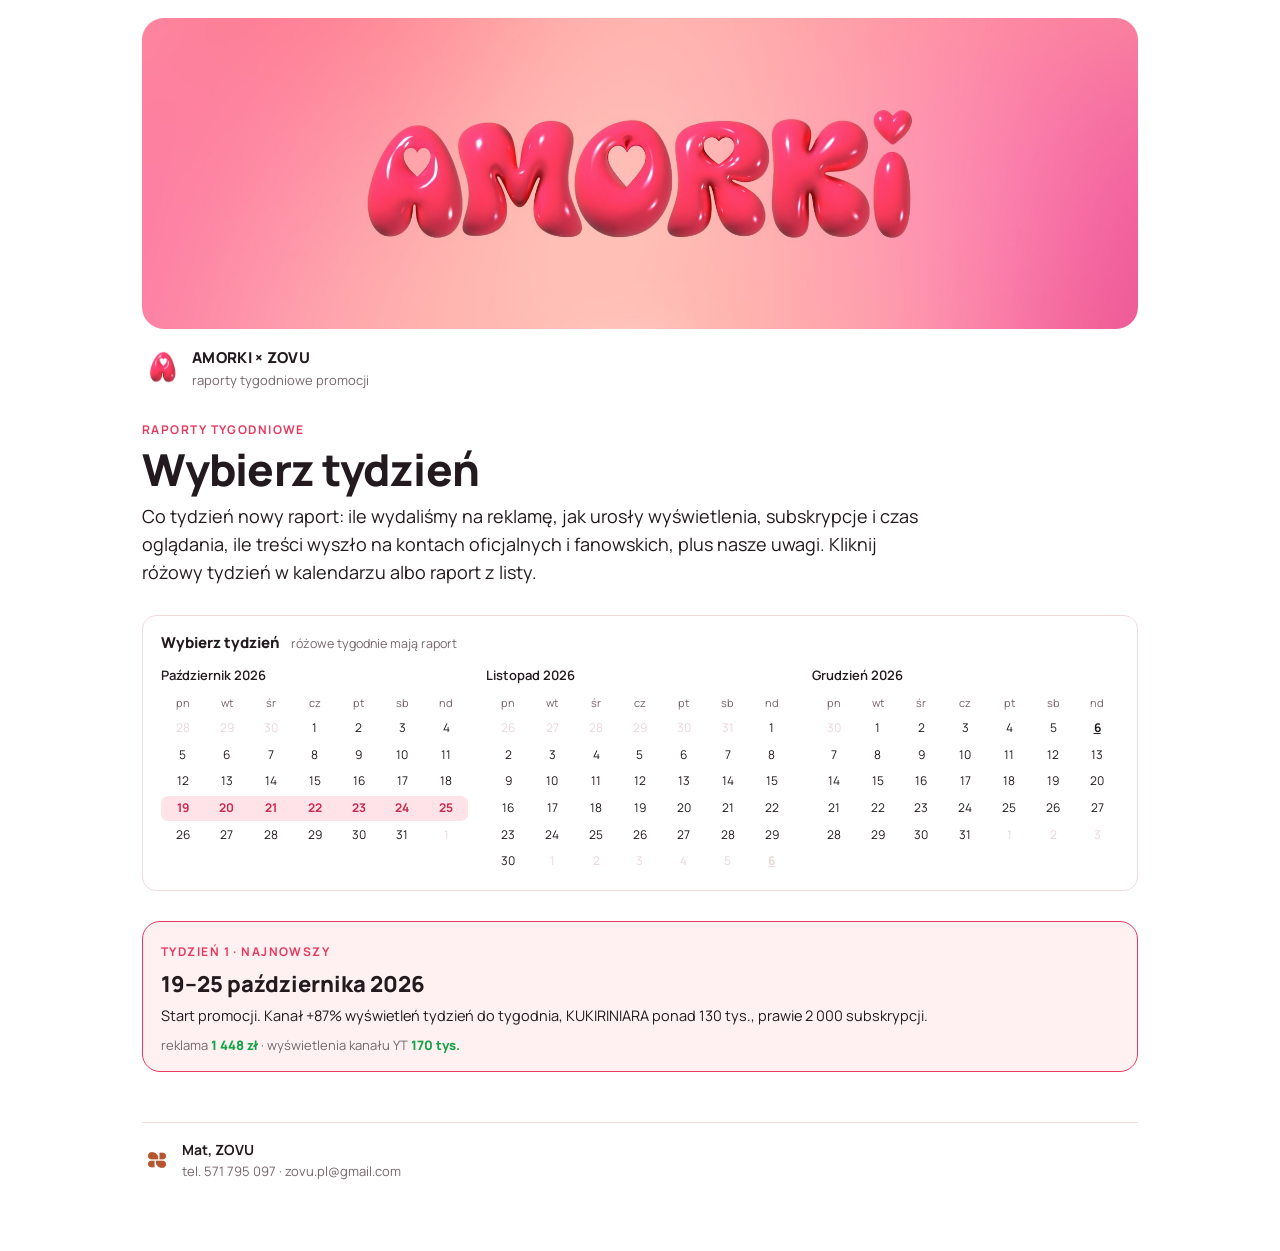
==== index.html @ a3959eec "Adresy raportów bez .html Co-Authored-By: Claude Opus 5.5 (1M context) <noreply@anthropic.com>" ====
<!doctype html><html lang="pl" data-theme="light"><head><meta charset="utf-8">
<meta name="viewport" content="width=device-width,initial-scale=1">
<meta name="robots" content="noindex,nofollow">
<meta http-equiv="Cache-Control" content="no-cache, no-store, must-revalidate">
<title>Amorki raporty</title>
<link rel="icon" type="image/png" sizes="96x96" href="favicon.png">
<link rel="apple-touch-icon" sizes="180x180" href="apple-touch-icon.png">
<meta name="theme-color" content="#e8395f">
<link rel="preconnect" href="https://fonts.googleapis.com">
<link rel="preconnect" href="https://fonts.gstatic.com" crossorigin>
<link rel="stylesheet" href="https://fonts.googleapis.com/css2?family=Manrope:wght@400;500;600;700;800&display=swap">
<link rel="stylesheet" href="styl.css?v=2">
</head><body>
<div class="gora-strony">
  <img class="baner" src="img/baner.jpg" alt="Amorki">
  <div class="belka">
    <img src="img/logo.png" alt="">
    <div><span class="marka">AMORKI × ZOVU</span><span class="belkaPod">raporty tygodniowe promocji</span></div>
  </div>
</div>
<main>
<span class="etyk">Raporty tygodniowe</span>
<h1>Wybierz tydzień</h1>
<p class="lead">Co tydzień nowy raport: ile wydaliśmy na reklamę, jak urosły wyświetlenia, subskrypcje i czas oglądania, ile treści wyszło na kontach oficjalnych i fanowskich, plus nasze uwagi. Kliknij różowy tydzień w kalendarzu albo raport z listy.</p>
<div id="kalendarz" data-nr="0"></div>
<div id="listaRaportow"></div>
<div class="stopka"><img src="img/zovu.png" alt=""><div><b>Mat, ZOVU</b>tel. 571 795 097 · zovu.pl@gmail.com</div></div>
</main>
<script src="kalendarz.js?v=3"></script>
</body></html>
---- styl.css ----
:root{--tlo:#ffffff;--karta:#ffffff;--rozTlo:#fff1f1;--tekst:#221a1e;--cichy:#76666c;--roz:#e8395f;--rozC:#c92a4f;--jasny:#ffe3e9;--ramka:#f1dcdc;--szary:#e9d6d9;--zielony:#16a34a;--zielTlo:#e7f7ec;--zielTekst:#11733a;--zolty:#fff6e5;--zoltyR:#f3c969;--brazowy:#b26b00}
@media (prefers-color-scheme:dark){:root:not([data-theme="light"]){--tlo:#17110f;--karta:#221a1d;--rozTlo:#2d1a20;--tekst:#f6e9ec;--cichy:#b89ca3;--jasny:#3a2129;--ramka:#3b2a30;--szary:#4a3a3f;--zielony:#3ddc84;--zielTlo:#15301f;--zielTekst:#6ee7a0;--zolty:#2e2618;--zoltyR:#6b5420;--brazowy:#f0c36b}}
:root[data-theme="dark"]{--tlo:#17110f;--karta:#221a1d;--rozTlo:#2d1a20;--tekst:#f6e9ec;--cichy:#b89ca3;--jasny:#3a2129;--ramka:#3b2a30;--szary:#4a3a3f;--zielony:#3ddc84;--zielTlo:#15301f;--zielTekst:#6ee7a0;--zolty:#2e2618;--zoltyR:#6b5420;--brazowy:#f0c36b}
*{box-sizing:border-box}
body{margin:0;background:var(--tlo);color:var(--tekst);font:16px/1.55 'Manrope',-apple-system,'Segoe UI',Roboto,sans-serif}
img{max-width:100%}
.gora-strony{max-width:1040px;margin:0 auto;padding:18px 22px 0}
.baner{display:block;width:100%;height:auto;aspect-ratio:16/5;object-fit:cover;border-radius:22px;background:#ffc9c2}
.belka{display:flex;align-items:center;gap:12px;padding:16px 4px 0;flex-wrap:wrap}
.belka img{width:34px;height:34px;border-radius:50%}
.marka{font-weight:800;font-size:15px;letter-spacing:.02em}
.belkaPod{font-size:13px;color:var(--cichy);display:block}
.wroc{margin-left:auto;color:var(--roz);font-size:14px;font-weight:700;text-decoration:none;border:1.5px solid var(--ramka);border-radius:20px;padding:7px 15px;white-space:nowrap}
.wroc:hover{border-color:var(--roz)}
main{max-width:1040px;margin:0 auto;padding:26px 22px 70px}
.etyk{font-size:12px;font-weight:700;letter-spacing:.12em;text-transform:uppercase;color:var(--roz)}
h1{font-size:clamp(30px,5vw,44px);font-weight:800;margin:4px 0 10px;letter-spacing:-.02em;line-height:1.1}
.lead{font-size:18px;max-width:780px;margin:0 0 28px;color:var(--tekst)}
h2{font-size:clamp(22px,3.4vw,28px);font-weight:800;margin:56px 0 6px;letter-spacing:-.01em}
h3{font-weight:800}
.pod{color:var(--cichy);margin:0 0 18px;font-size:15px}
.karta{background:var(--karta);border:1.5px solid var(--ramka);border-radius:18px;padding:22px}
.karta.roz{background:var(--rozTlo);border-color:var(--roz)}
.kafle{display:grid;grid-template-columns:repeat(4,1fr);gap:12px}
.kafel{background:var(--karta);border:1.5px solid var(--ramka);border-radius:18px;padding:18px}
.kafel .liczba{font-size:34px;font-weight:800;color:var(--roz);line-height:1.05;letter-spacing:-.02em}
.kafel .co{font-size:14px;font-weight:600;margin-top:6px}
.kafel .male{font-size:13px;color:var(--cichy);margin-top:6px}
.kafel.mocny{background:var(--roz);border-color:var(--roz);color:#fff}
.kafel.mocny .liczba{color:#fff}.kafel.mocny .male{color:rgba(255,255,255,.88)}
.wzrost{display:inline-block;background:var(--zielTlo);color:var(--zielTekst);font-weight:800;font-size:13px;border-radius:20px;padding:2px 9px;white-space:nowrap}
.kafel.mocny .wzrost{background:#fff;color:#11733a}
.gora{color:var(--zielony);font-weight:800}
.wykres{width:100%;overflow-x:auto}
.wykres svg{display:block;width:100%;min-width:520px;height:auto}
.wykres .sat{stroke:var(--ramka);stroke-width:1}
.wykres .os{fill:var(--cichy);font:600 12px Manrope,sans-serif}
.wykres .wl{fill:var(--tekst);font:800 12px Manrope,sans-serif}
.wykres .wlz{fill:var(--zielony);font:800 13px Manrope,sans-serif}
.wykres .sP{fill:var(--szary)}.wykres .sR{fill:var(--roz)}.wykres .sZ{fill:var(--zielony)}
.wykres .linia{fill:none;stroke:var(--roz);stroke-width:3.5;stroke-linejoin:round;stroke-linecap:round}
.wykres .pole{fill:var(--roz);opacity:.12}
.wykres .kropka{fill:var(--karta);stroke:var(--roz);stroke-width:3}
.legenda{display:flex;gap:18px;font-size:13px;color:var(--cichy);margin-top:12px;flex-wrap:wrap}
.legenda span::before{content:"";display:inline-block;width:12px;height:12px;border-radius:3px;margin-right:6px;vertical-align:-1px}
.legenda .lP::before{background:var(--szary)}.legenda .lR::before{background:var(--roz)}.legenda .lZ::before{background:var(--zielony)}
.porown{display:grid;gap:18px}
.porown .wiersz{display:grid;grid-template-columns:150px 1fr;gap:14px;align-items:center}
.porown .nazwa{font-weight:700;font-size:14.5px}
.pasy{display:grid;gap:6px}
.pas{display:flex;align-items:center;gap:10px;font-size:13px;color:var(--cichy)}
.pas i{display:block;height:22px;border-radius:7px;background:var(--szary);min-width:6px}
.pas.teraz i{background:var(--roz)}
.pas b{color:var(--tekst);font-weight:800;white-space:nowrap}
.tabW{overflow-x:auto;background:var(--karta);border:1.5px solid var(--ramka);border-radius:18px;padding:6px 10px}
.tab{width:100%;border-collapse:collapse;font-size:14.5px}
.tab th{text-align:left;font-weight:700;color:var(--cichy);font-size:12.5px;padding:10px;border-bottom:1.5px solid var(--ramka);vertical-align:bottom}
.tab th.l{text-align:right}
.tab td{padding:11px 10px;border-bottom:1px solid var(--ramka);vertical-align:middle}
.tab td.l{text-align:right;white-space:nowrap;font-variant-numeric:tabular-nums}
.tab tr:last-child td{border-bottom:0}
.tab tr.suma td{font-weight:800}
.tab small{color:var(--cichy)}
.znaczek{display:inline-block;font-size:11.5px;font-weight:700;padding:2px 9px;border-radius:10px;background:var(--jasny);color:var(--rozC);margin-left:6px;white-space:nowrap}
.hit{display:grid;grid-template-columns:1.15fr 1fr;gap:22px;align-items:center}
.hit img{width:100%;border-radius:14px;display:block}
.hit .duza{font-size:clamp(40px,7vw,64px);font-weight:800;color:var(--roz);line-height:1;letter-spacing:-.03em}
.hit p{margin:10px 0 0}
.uwaga{background:var(--zolty);border:1.5px solid var(--zoltyR);border-radius:18px;padding:18px 22px;font-size:15px}
.uwaga b{color:var(--brazowy)}
.uwaga h3{margin:0 0 8px;font-size:18px;color:var(--brazowy)}
.os-czasu{list-style:none;margin:12px 0 0;padding:0;display:grid;gap:8px}
.os-czasu li{display:grid;grid-template-columns:76px 1fr;gap:12px}
.dwie{display:grid;grid-template-columns:1fr 1fr;gap:12px}
.trzy{display:grid;grid-template-columns:repeat(3,1fr);gap:12px}
.lista{margin:6px 0 0;padding-left:20px}.lista li{margin:5px 0}
.ok{list-style:none;padding:0;margin:8px 0 0}.ok li{padding-left:28px;position:relative;margin:7px 0}
.ok li::before{content:"✓";position:absolute;left:0;top:0;width:20px;height:20px;border-radius:50%;background:var(--zielony);color:#fff;font-size:12px;font-weight:800;line-height:20px;text-align:center}
.fan h3{margin:0 0 2px;font-size:17px}.fan .liczba{font-size:30px;font-weight:800;color:var(--roz);margin-top:8px}.fan .male{font-size:13px;color:var(--cichy)}
.prop{counter-reset:p;display:grid;gap:12px}
.prop .karta{position:relative;padding-left:64px}
.prop .karta::before{counter-increment:p;content:counter(p);position:absolute;left:20px;top:20px;width:28px;height:28px;border-radius:50%;background:var(--roz);color:#fff;font:800 14px/28px Manrope,sans-serif;text-align:center}
.prop h3{margin:0 0 4px;font-size:17px}
.prop p{margin:0;font-size:15px}
.klip{display:grid;gap:8px}
.klip a{display:flex;justify-content:space-between;gap:12px;background:var(--karta);border:1.5px solid var(--ramka);border-radius:14px;padding:12px 16px;text-decoration:none;color:inherit;font-size:14.5px}
.klip a:hover{border-color:var(--roz)}
.klip a span{color:var(--zielony);font-weight:800;white-space:nowrap}
.rapK{display:block;background:var(--karta);border:1.5px solid var(--ramka);border-radius:18px;padding:16px 18px;text-decoration:none;color:inherit}
.rapK:hover{border-color:var(--roz)}.rapK b{display:block;font-weight:800;font-size:22px;margin:4px 0}
.rapK .zd{display:block;font-size:14.5px}.rapK .lb{display:block;font-size:13px;color:var(--cichy);margin-top:8px}.rapK .lb i{font-style:normal;color:var(--zielony);font-weight:800}
.rapK.nowy{border-color:var(--roz);background:var(--rozTlo)}
#listaRaportow{display:grid;gap:10px}
.stopka{margin-top:50px;padding-top:16px;border-top:1.5px solid var(--ramka);font-size:13px;color:var(--cichy);display:flex;align-items:center;gap:10px}
.stopka img{width:30px;height:30px}
.stopka b{color:var(--tekst);display:block;font-size:14px}
@media (max-width:760px){.kafle{grid-template-columns:repeat(2,1fr)}.dwie,.trzy,.hit{grid-template-columns:1fr}.porown .wiersz{grid-template-columns:1fr;gap:6px}}
@media (max-width:420px){main{padding:22px 16px 60px}.gora-strony{padding:12px 16px 0}.baner{border-radius:14px}.kafel .liczba{font-size:27px}.kafel{padding:14px}.prop .karta{padding-left:56px}.prop .karta::before{left:16px}.os-czasu li{grid-template-columns:62px 1fr}.wroc{margin-left:0}}
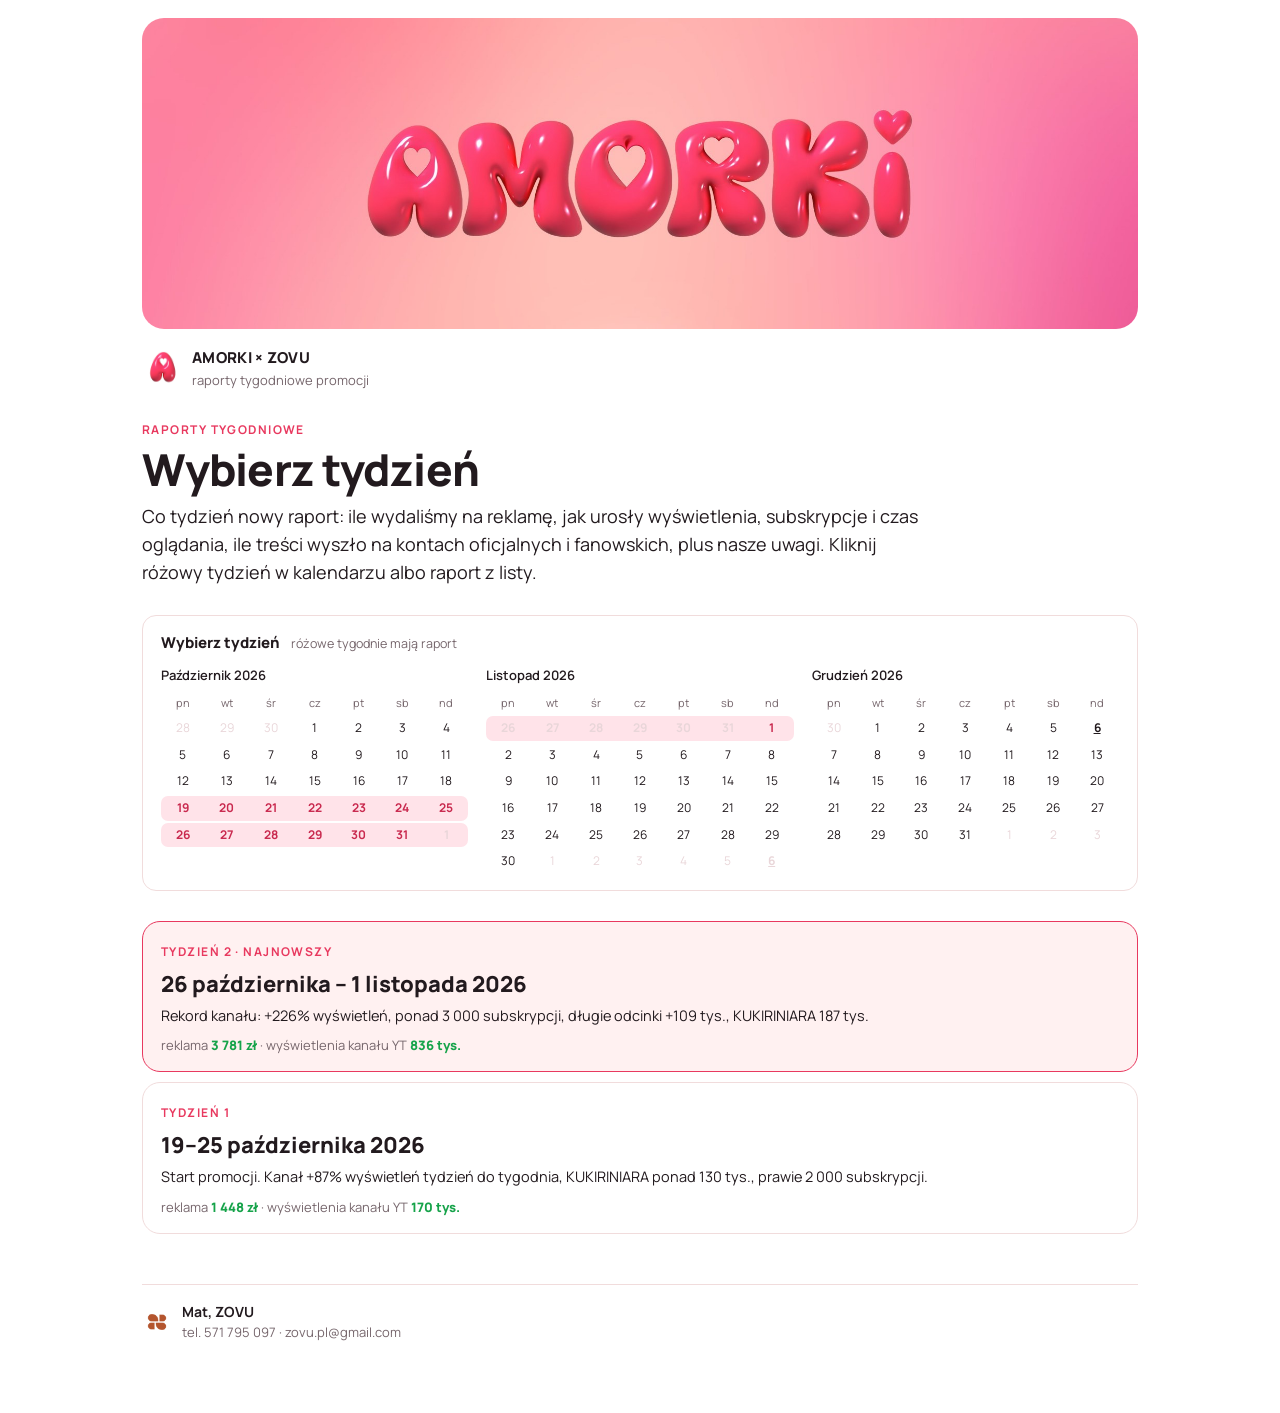
==== commit fb8f8ebb: "Tydzień 2: 26.10–01.11, średni czas oglądania, reklama i wyniki Co-Authored-By: Claude Opus 5.5 <nor" ====
--- a/index.html
+++ b/index.html
@@ -26,5 +26,5 @@
 <div id="listaRaportow"></div>
 <div class="stopka"><img src="img/zovu.png" alt=""><div><b>Mat, ZOVU</b>tel. 571 795 097 · zovu.pl@gmail.com</div></div>
 </main>
-<script src="kalendarz.js?v=3"></script>
+<script src="kalendarz.js?v=4"></script>
 </body></html>
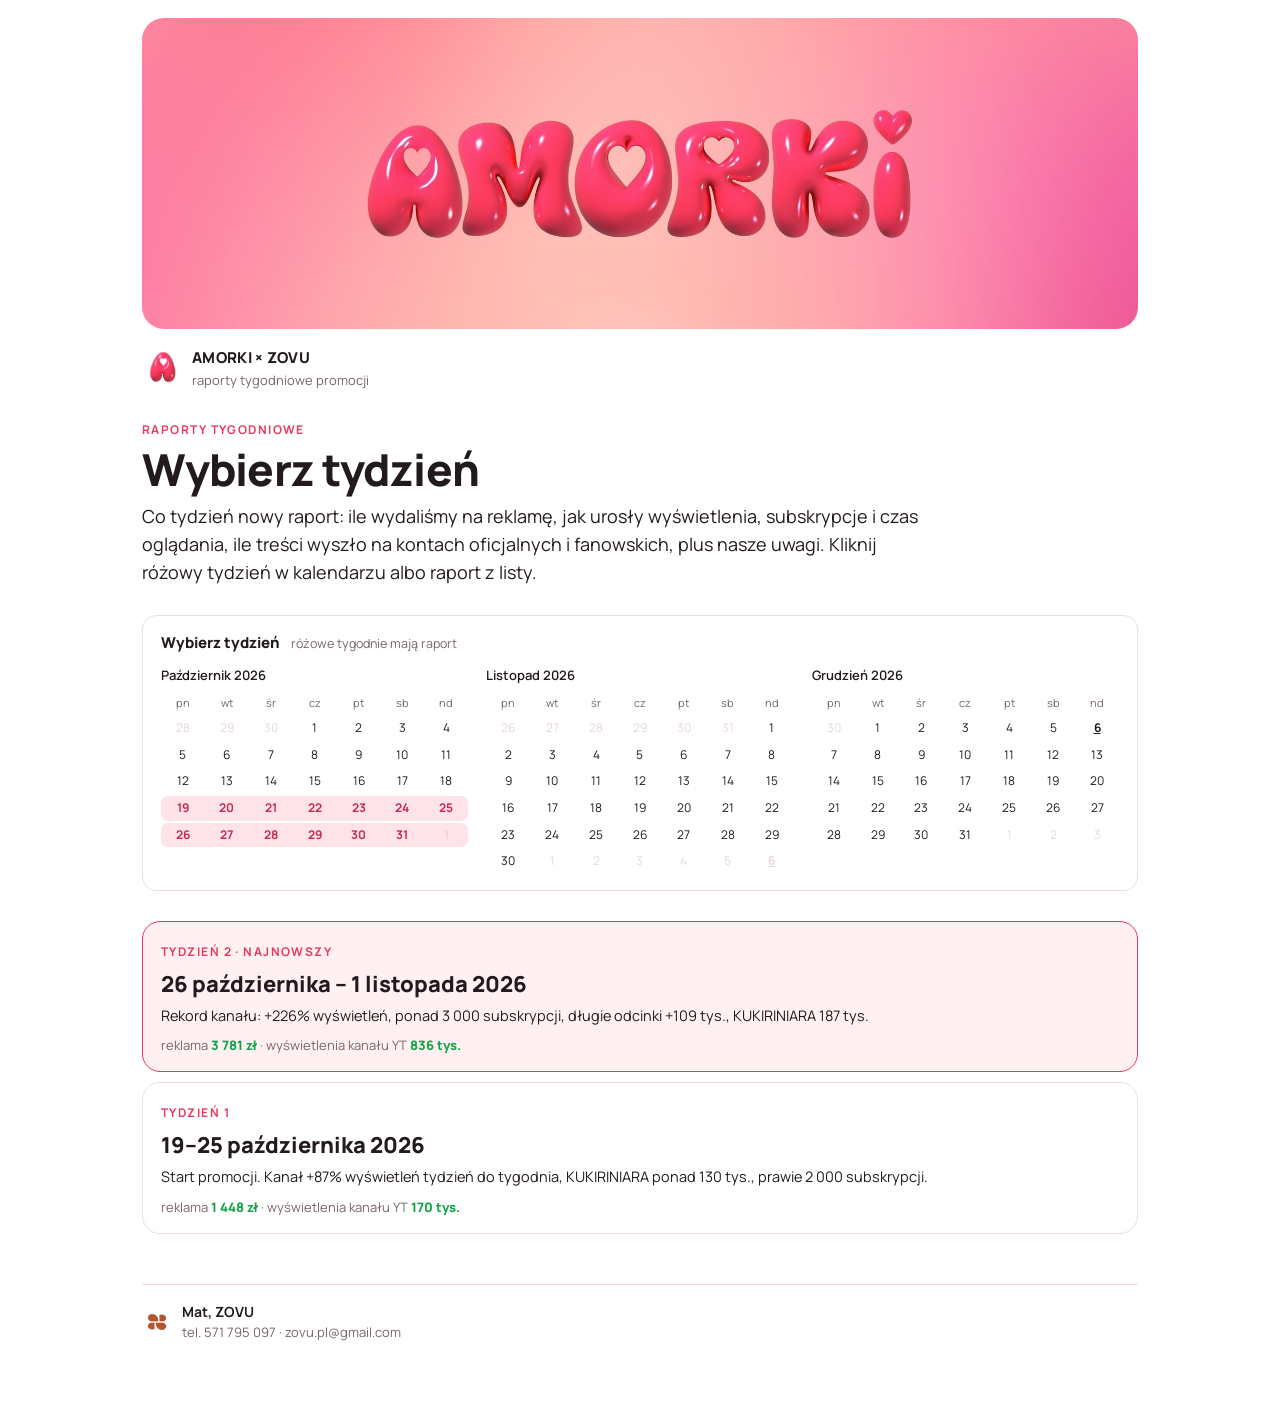
==== commit 496bd1f1: "Kalendarz: tydzień na przełomie miesięcy zaznaczony raz Co-Authored-By: Claude Opus 5.5 <noreply@ant" ====
--- a/index.html
+++ b/index.html
@@ -26,5 +26,5 @@
 <div id="listaRaportow"></div>
 <div class="stopka"><img src="img/zovu.png" alt=""><div><b>Mat, ZOVU</b>tel. 571 795 097 · zovu.pl@gmail.com</div></div>
 </main>
-<script src="kalendarz.js?v=4"></script>
+<script src="kalendarz.js?v=5"></script>
 </body></html>
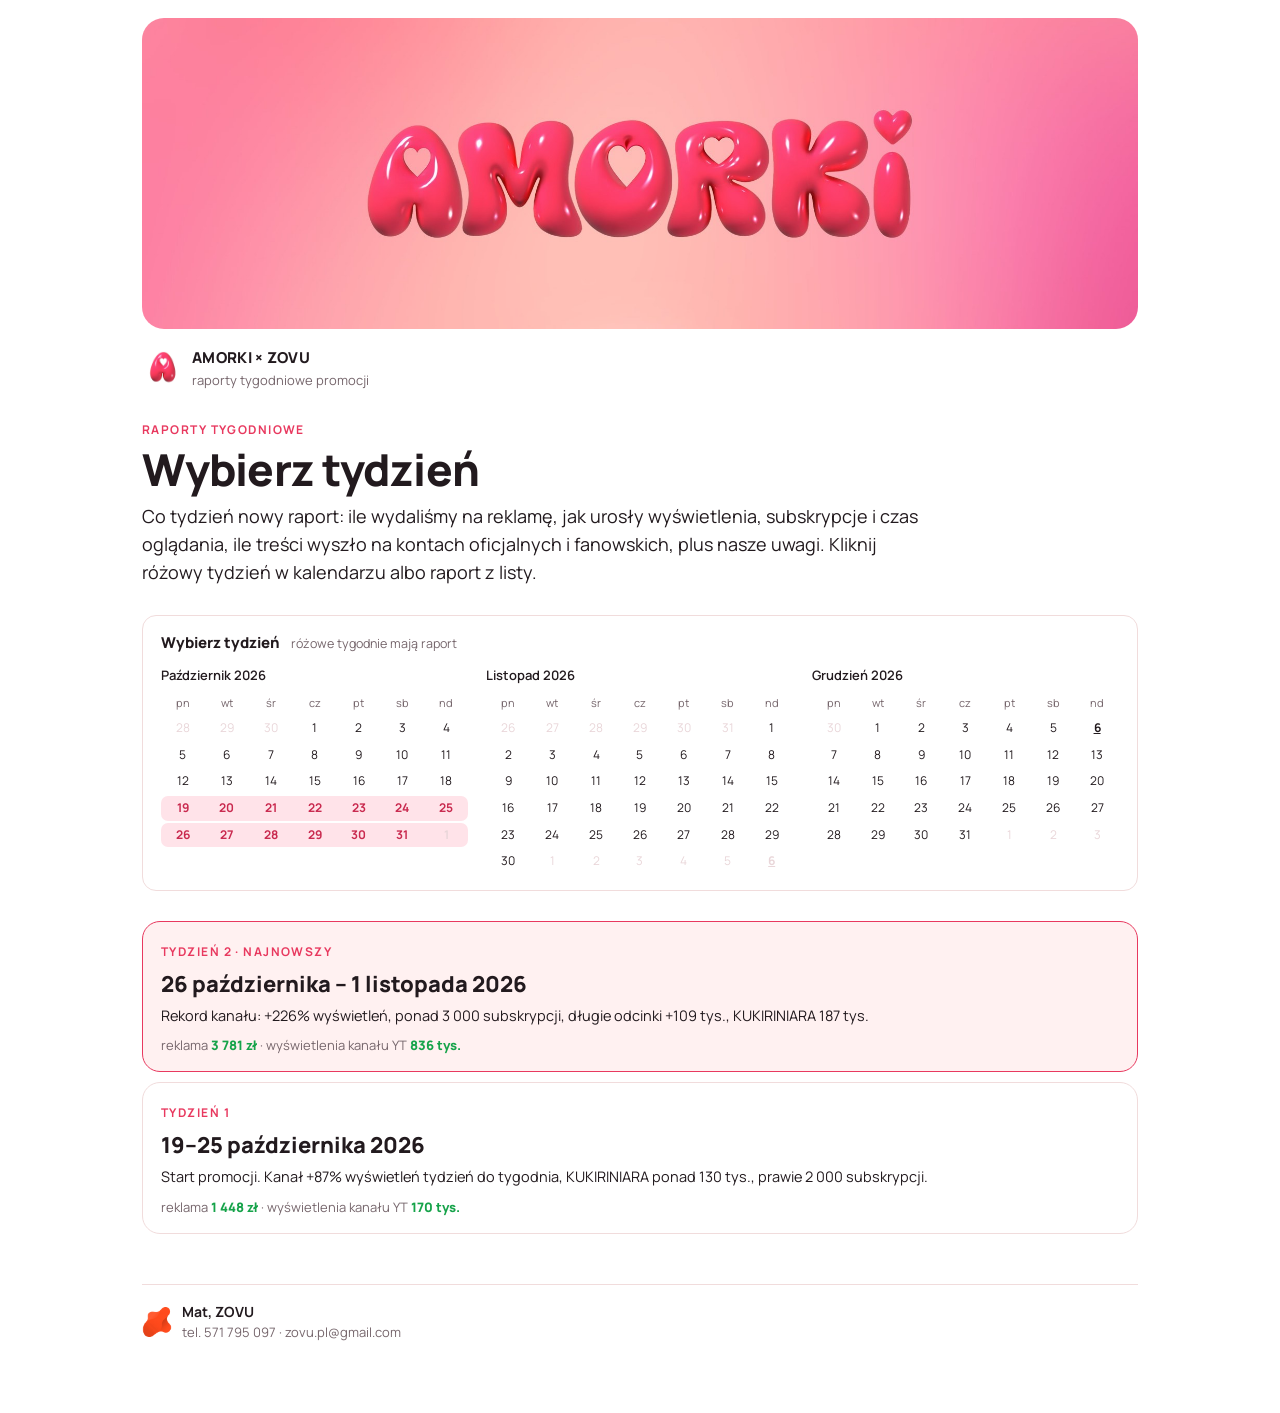
==== commit d889d59e: "Stopka: logo ZOVU 2026 Co-Authored-By: Claude Opus 5.5 <noreply@anthropic.com>" ====
--- a/index.html
+++ b/index.html
@@ -24,7 +24,7 @@
 <p class="lead">Co tydzień nowy raport: ile wydaliśmy na reklamę, jak urosły wyświetlenia, subskrypcje i czas oglądania, ile treści wyszło na kontach oficjalnych i fanowskich, plus nasze uwagi. Kliknij różowy tydzień w kalendarzu albo raport z listy.</p>
 <div id="kalendarz" data-nr="0"></div>
 <div id="listaRaportow"></div>
-<div class="stopka"><img src="img/zovu.png" alt=""><div><b>Mat, ZOVU</b>tel. 571 795 097 · zovu.pl@gmail.com</div></div>
+<div class="stopka"><img src="img/zovu.png?v=2" alt=""><div><b>Mat, ZOVU</b>tel. 571 795 097 · zovu.pl@gmail.com</div></div>
 </main>
 <script src="kalendarz.js?v=5"></script>
 </body></html>
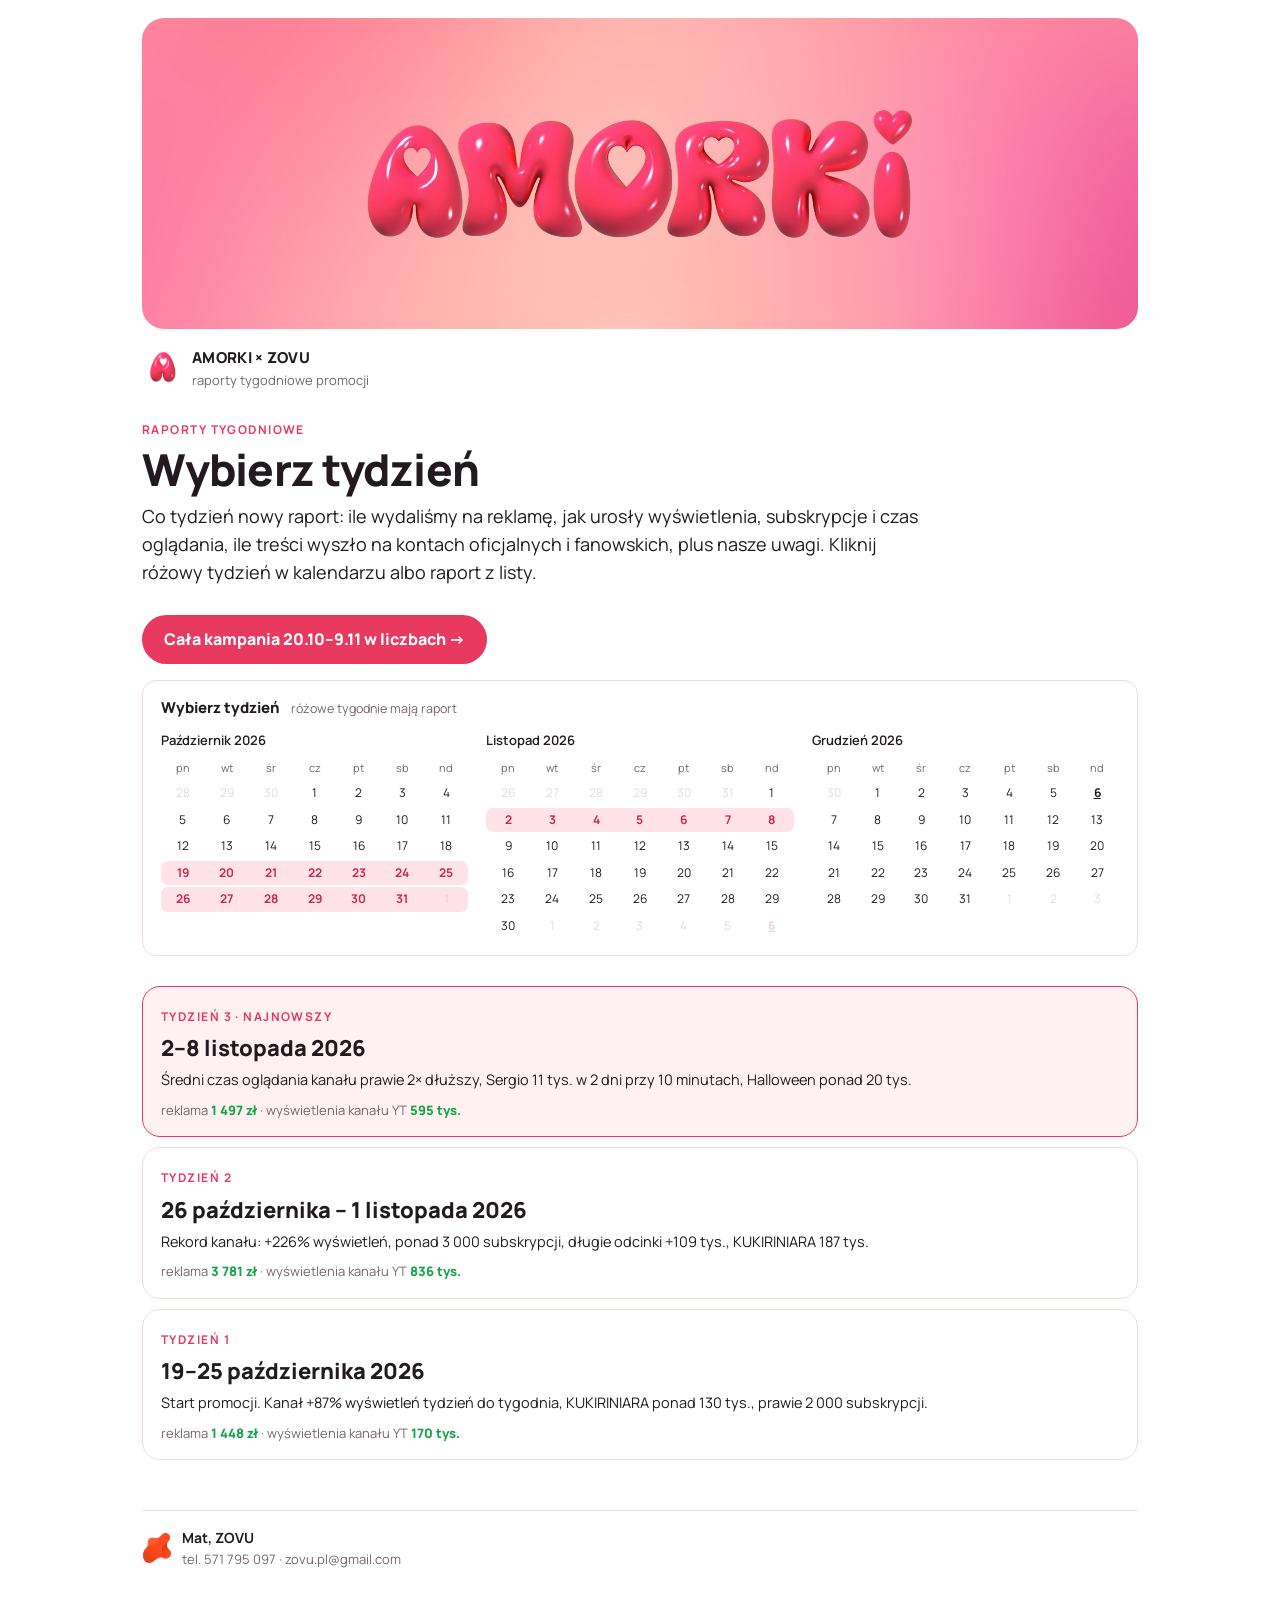
==== commit b43ffe8a: "Strona Cała kampania (kampania.html) + przycisk na stronie głównej" ====
--- a/index.html
+++ b/index.html
@@ -22,6 +22,7 @@
 <span class="etyk">Raporty tygodniowe</span>
 <h1>Wybierz tydzień</h1>
 <p class="lead">Co tydzień nowy raport: ile wydaliśmy na reklamę, jak urosły wyświetlenia, subskrypcje i czas oglądania, ile treści wyszło na kontach oficjalnych i fanowskich, plus nasze uwagi. Kliknij różowy tydzień w kalendarzu albo raport z listy.</p>
+<p><a href="kampania" style="display:inline-flex;background:var(--roz);color:#fff;font-weight:800;border-radius:999px;padding:12px 22px;text-decoration:none">Cała kampania 20.10–9.11 w liczbach &rarr;</a></p>
 <div id="kalendarz" data-nr="0"></div>
 <div id="listaRaportow"></div>
 <div class="stopka"><img src="img/zovu.png?v=2" alt=""><div><b>Mat, ZOVU</b>tel. 571 795 097 · zovu.pl@gmail.com</div></div>
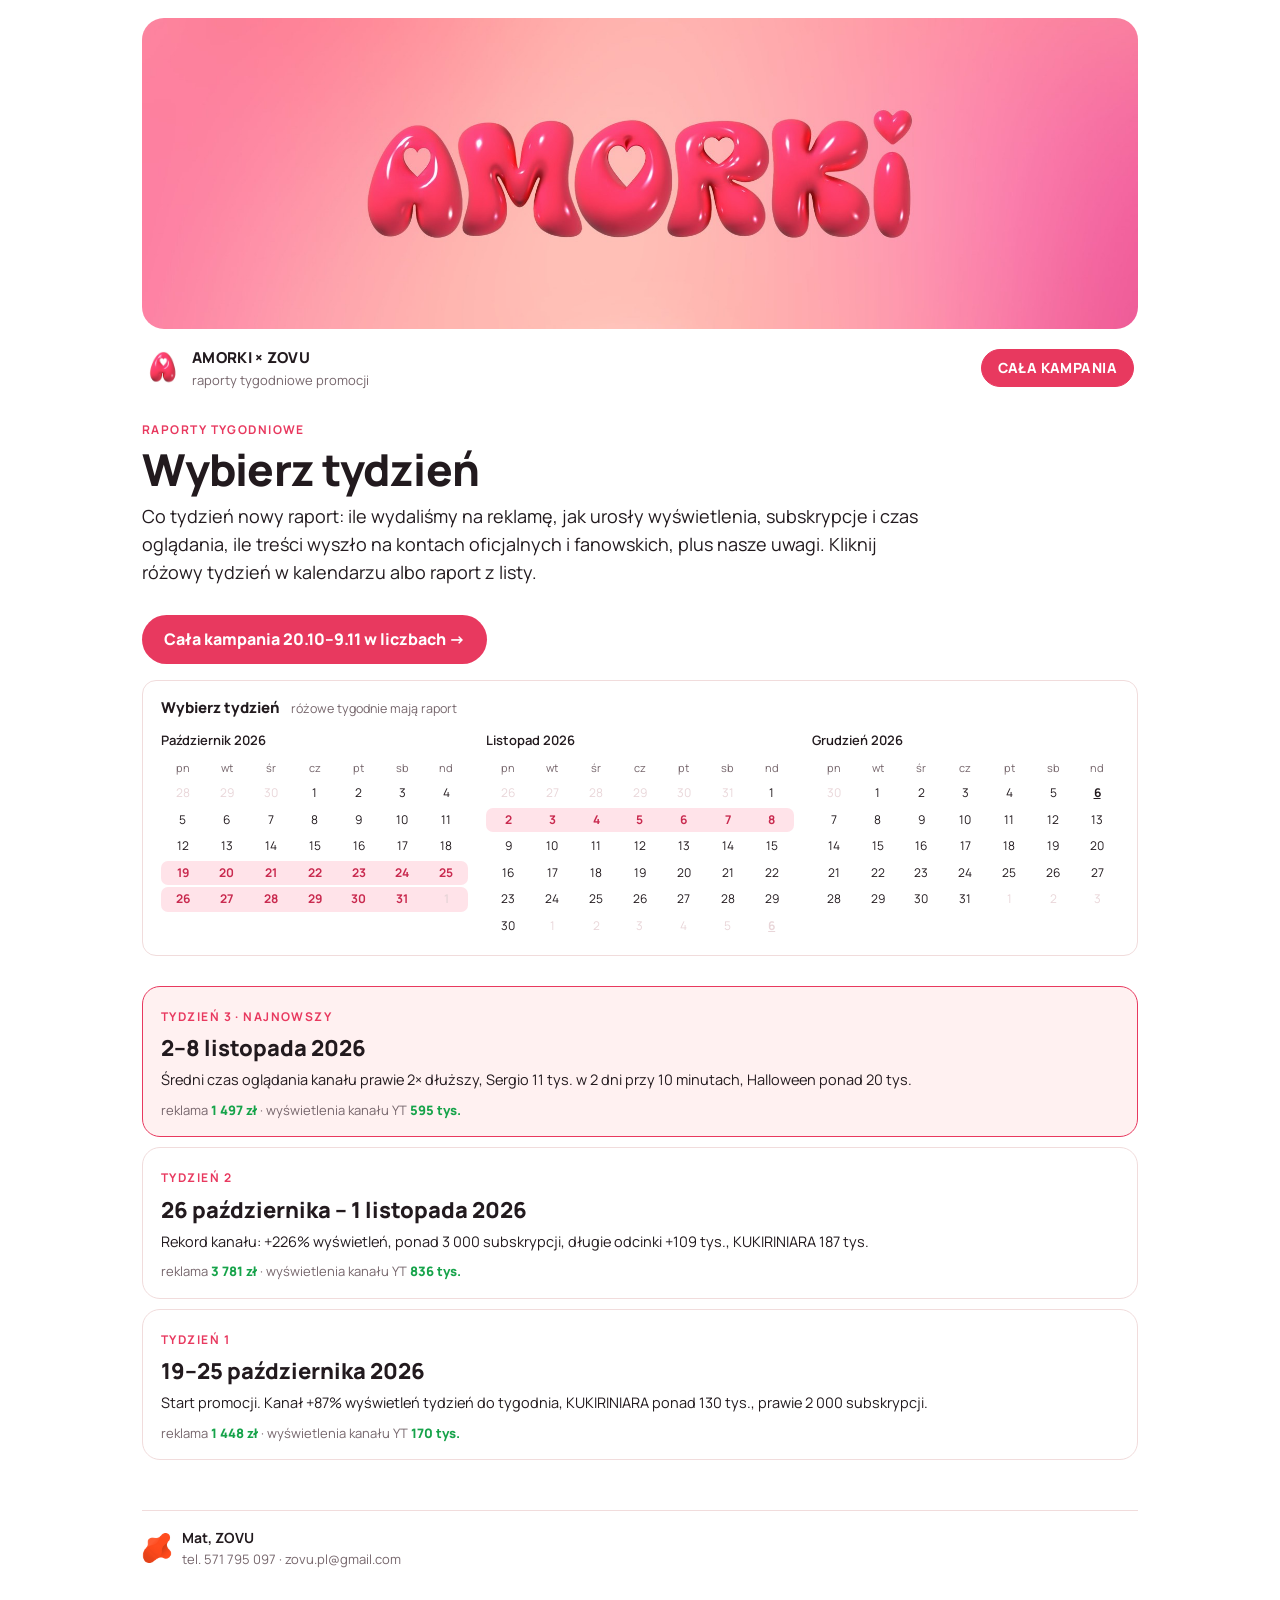
==== commit 70a2c590: "Przycisk CAŁA KAMPANIA w nagłówku każdej strony" ====
--- a/index.html
+++ b/index.html
@@ -9,13 +9,14 @@
 <link rel="preconnect" href="https://fonts.googleapis.com">
 <link rel="preconnect" href="https://fonts.gstatic.com" crossorigin>
 <link rel="stylesheet" href="https://fonts.googleapis.com/css2?family=Manrope:wght@400;500;600;700;800&display=swap">
-<link rel="stylesheet" href="styl.css?v=2">
+<link rel="stylesheet" href="styl.css?v=3">
 </head><body>
 <div class="gora-strony">
   <img class="baner" src="img/baner.jpg" alt="Amorki">
   <div class="belka">
     <img src="img/logo.png" alt="">
     <div><span class="marka">AMORKI × ZOVU</span><span class="belkaPod">raporty tygodniowe promocji</span></div>
+    <a class="kampBtn" href="kampania">CAŁA KAMPANIA</a>
   </div>
 </div>
 <main>
--- a/styl.css
+++ b/styl.css
@@ -96,3 +96,9 @@
 .stopka b{color:var(--tekst);display:block;font-size:14px}
 @media (max-width:760px){.kafle{grid-template-columns:repeat(2,1fr)}.dwie,.trzy,.hit{grid-template-columns:1fr}.porown .wiersz{grid-template-columns:1fr;gap:6px}}
 @media (max-width:420px){main{padding:22px 16px 60px}.gora-strony{padding:12px 16px 0}.baner{border-radius:14px}.kafel .liczba{font-size:27px}.kafel{padding:14px}.prop .karta{padding-left:56px}.prop .karta::before{left:16px}.os-czasu li{grid-template-columns:62px 1fr}.wroc{margin-left:0}}
+
+.kampBtn{margin-left:auto;background:var(--roz);color:#fff;font-size:14px;font-weight:800;letter-spacing:.03em;text-decoration:none;border:1.5px solid var(--roz);border-radius:20px;padding:7px 16px;white-space:nowrap}
+.kampBtn:hover{filter:brightness(1.08)}
+.kampBtn+.wroc{margin-left:0}
+.kampBtn.tu{background:transparent;color:var(--roz)}
+@media (max-width:420px){.kampBtn{margin-left:0}}
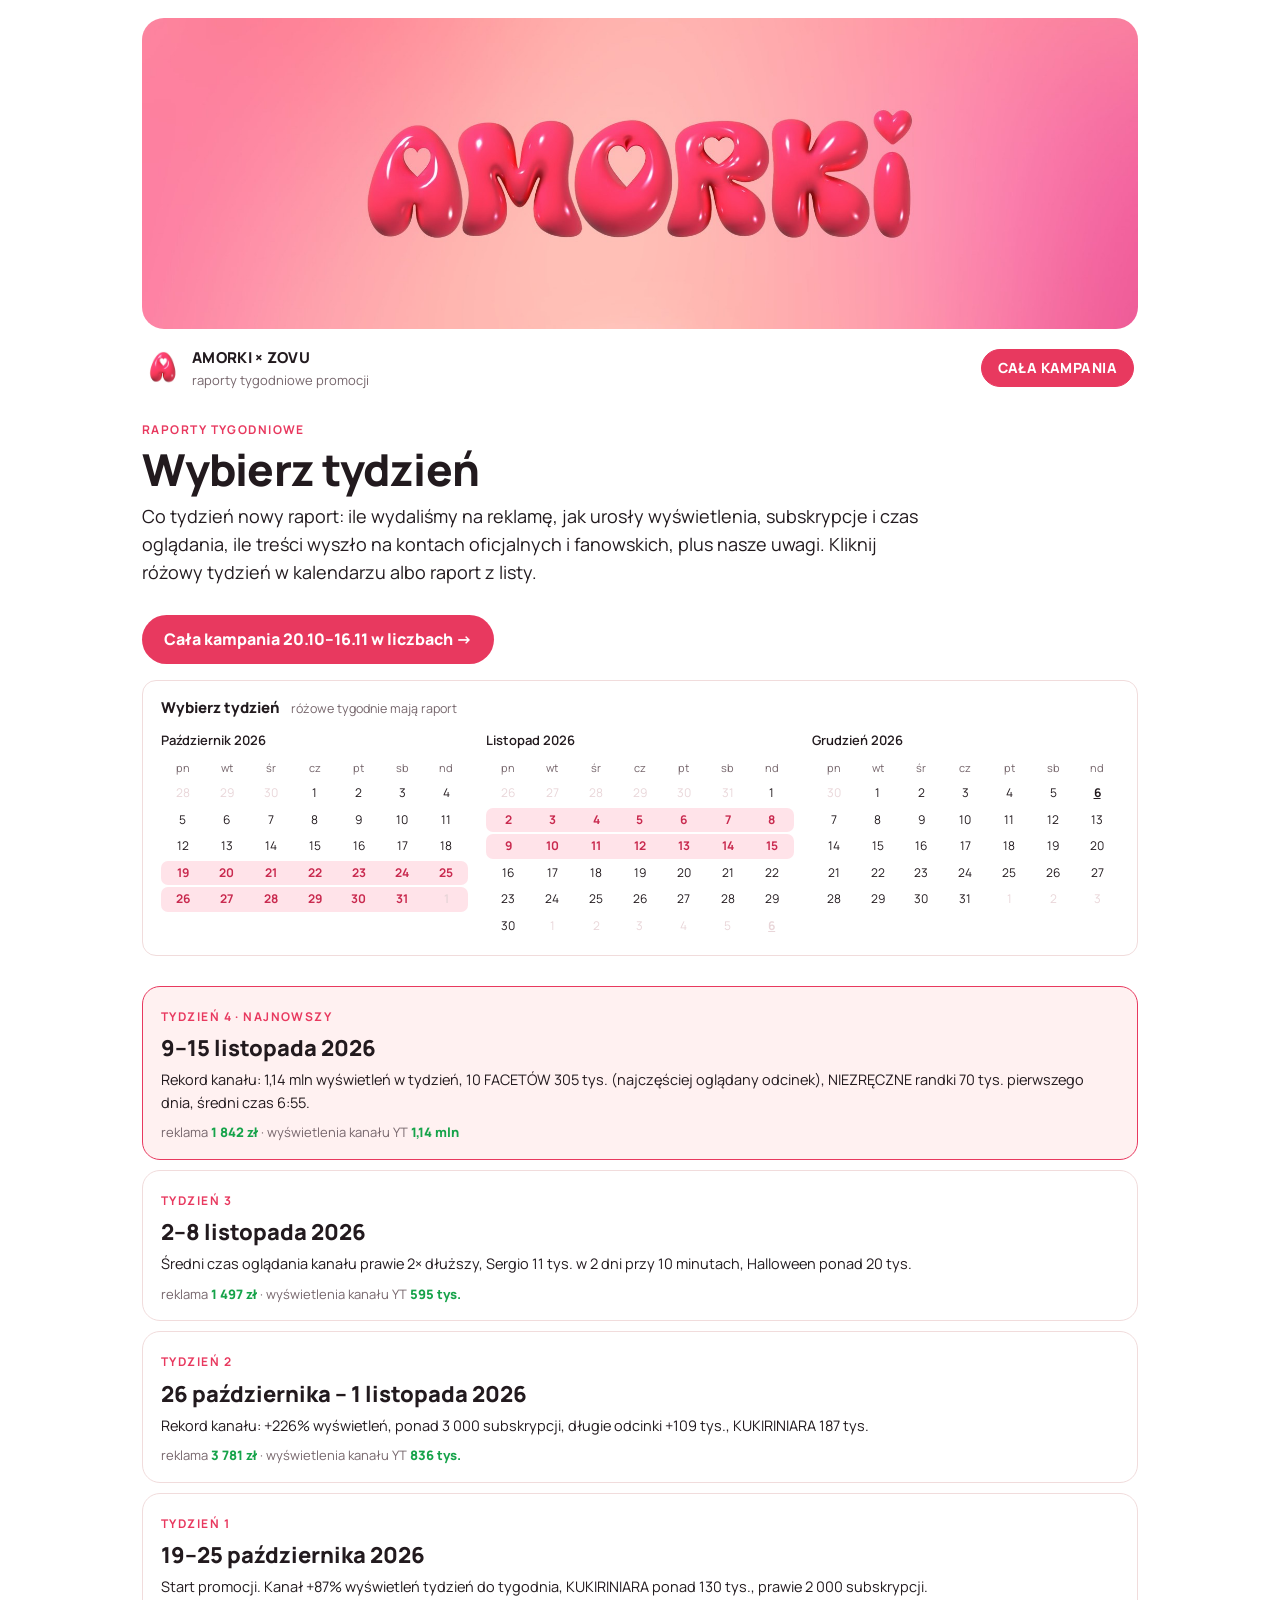
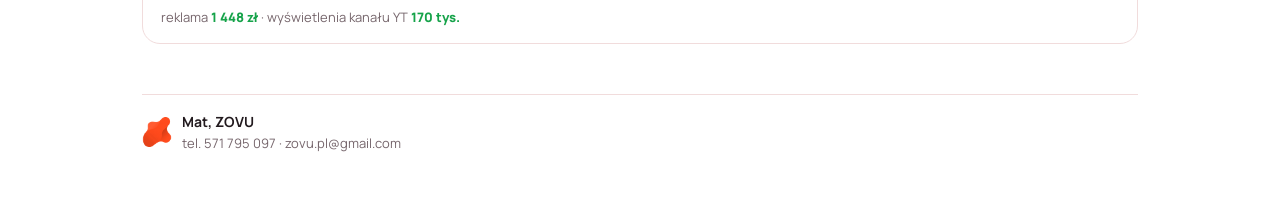
==== commit fe9b8ecd: "Tydzień 4 (9–15.11) + Cała kampania do 16.11 Co-Authored-By: Claude Opus 5.5 <noreply@anthropic.com>" ====
--- a/index.html
+++ b/index.html
@@ -23,7 +23,7 @@
 <span class="etyk">Raporty tygodniowe</span>
 <h1>Wybierz tydzień</h1>
 <p class="lead">Co tydzień nowy raport: ile wydaliśmy na reklamę, jak urosły wyświetlenia, subskrypcje i czas oglądania, ile treści wyszło na kontach oficjalnych i fanowskich, plus nasze uwagi. Kliknij różowy tydzień w kalendarzu albo raport z listy.</p>
-<p><a href="kampania" style="display:inline-flex;background:var(--roz);color:#fff;font-weight:800;border-radius:999px;padding:12px 22px;text-decoration:none">Cała kampania 20.10–9.11 w liczbach &rarr;</a></p>
+<p><a href="kampania" style="display:inline-flex;background:var(--roz);color:#fff;font-weight:800;border-radius:999px;padding:12px 22px;text-decoration:none">Cała kampania 20.10–16.11 w liczbach &rarr;</a></p>
 <div id="kalendarz" data-nr="0"></div>
 <div id="listaRaportow"></div>
 <div class="stopka"><img src="img/zovu.png?v=2" alt=""><div><b>Mat, ZOVU</b>tel. 571 795 097 · zovu.pl@gmail.com</div></div>
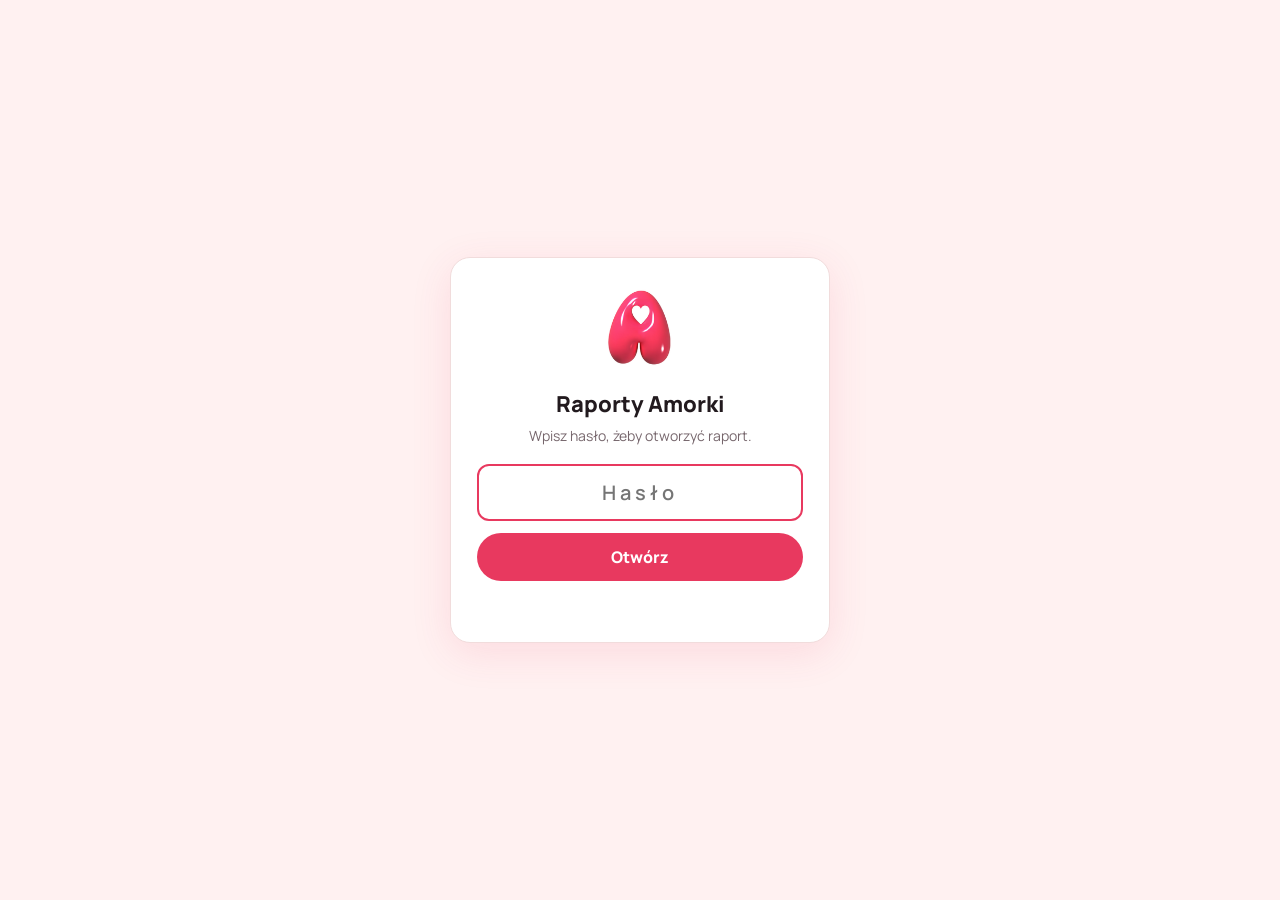
==== commit 39d241db: "Raporty Amorki: strony zaszyfrowane hasłem (24.11) Co-Authored-By: Claude Opus 5.5 <noreply@anthropi" ====
--- a/index.html
+++ b/index.html
@@ -1,32 +1,34 @@
-<!doctype html><html lang="pl" data-theme="light"><head><meta charset="utf-8">
-<meta name="viewport" content="width=device-width,initial-scale=1">
-<meta name="robots" content="noindex,nofollow">
-<meta http-equiv="Cache-Control" content="no-cache, no-store, must-revalidate">
-<title>Amorki raporty</title>
-<link rel="icon" type="image/png" sizes="96x96" href="favicon.png">
-<link rel="apple-touch-icon" sizes="180x180" href="apple-touch-icon.png">
-<meta name="theme-color" content="#e8395f">
-<link rel="preconnect" href="https://fonts.googleapis.com">
-<link rel="preconnect" href="https://fonts.gstatic.com" crossorigin>
-<link rel="stylesheet" href="https://fonts.googleapis.com/css2?family=Manrope:wght@400;500;600;700;800&display=swap">
-<link rel="stylesheet" href="styl.css?v=3">
-</head><body>
-<div class="gora-strony">
-  <img class="baner" src="img/baner.jpg" alt="Amorki">
-  <div class="belka">
-    <img src="img/logo.png" alt="">
-    <div><span class="marka">AMORKI × ZOVU</span><span class="belkaPod">raporty tygodniowe promocji</span></div>
-    <a class="kampBtn" href="kampania">CAŁA KAMPANIA</a>
-  </div>
-</div>
-<main>
-<span class="etyk">Raporty tygodniowe</span>
-<h1>Wybierz tydzień</h1>
-<p class="lead">Co tydzień nowy raport: ile wydaliśmy na reklamę, jak urosły wyświetlenia, subskrypcje i czas oglądania, ile treści wyszło na kontach oficjalnych i fanowskich, plus nasze uwagi. Kliknij różowy tydzień w kalendarzu albo raport z listy.</p>
-<p><a href="kampania" style="display:inline-flex;background:var(--roz);color:#fff;font-weight:800;border-radius:999px;padding:12px 22px;text-decoration:none">Cała kampania 20.10–16.11 w liczbach &rarr;</a></p>
-<div id="kalendarz" data-nr="0"></div>
-<div id="listaRaportow"></div>
-<div class="stopka"><img src="img/zovu.png?v=2" alt=""><div><b>Mat, ZOVU</b>tel. 571 795 097 · zovu.pl@gmail.com</div></div>
-</main>
-<script src="kalendarz.js?v=5"></script>
-</body></html>
+<!doctype html>
+<html lang="pl"><head><meta charset="utf-8"><meta name="viewport" content="width=device-width,initial-scale=1">
+<meta name="robots" content="noindex,nofollow"><title>Amorki raporty</title>
+<link rel="icon" type="image/png" sizes="96x96" href="favicon.png"><link rel="apple-touch-icon" sizes="180x180" href="apple-touch-icon.png">
+<link rel="stylesheet" href="https://fonts.googleapis.com/css2?family=Manrope:wght@400;600;800&display=swap">
+<style>
+:root{--tlo:#fff1f1;--karta:#fff;--tekst:#221a1e;--cichy:#76666c;--roz:#e8395f;--rozC:#c92a4f;--ramka:#f1dcdc}
+@media (prefers-color-scheme:dark){:root:not([data-theme="light"]){--tlo:#17110f;--karta:#221a1d;--tekst:#f6e9ec;--cichy:#b89ca3;--ramka:#3b2a30}}
+:root[data-theme="dark"]{--tlo:#17110f;--karta:#221a1d;--tekst:#f6e9ec;--cichy:#b89ca3;--ramka:#3b2a30}
+*{box-sizing:border-box}body{margin:0;min-height:100vh;display:flex;align-items:center;justify-content:center;background:var(--tlo);color:var(--tekst);font:16px/1.5 Manrope,-apple-system,'Segoe UI',Roboto,sans-serif;padding:16px}
+.k{background:var(--karta);border:1px solid var(--ramka);border-radius:20px;padding:30px 26px;width:100%;max-width:380px;text-align:center;box-shadow:0 10px 40px rgba(232,57,95,.12)}
+.k img{width:84px;height:84px;object-fit:contain;border-radius:18px}h1{font-size:22px;margin:10px 0 4px;font-weight:800}p{margin:0 0 18px;color:var(--cichy);font-size:14px}
+input{width:100%;font:600 20px Manrope,sans-serif;text-align:center;letter-spacing:.2em;padding:13px;border:2px solid var(--ramka);border-radius:12px;background:var(--karta);color:var(--tekst);outline:none}
+input:focus{border-color:var(--roz)}button{margin-top:12px;width:100%;font:800 16px Manrope,sans-serif;color:#fff;background:var(--roz);border:0;border-radius:999px;padding:13px;cursor:pointer}
+button:hover{background:var(--rozC)}.b{color:var(--roz);font-size:14px;font-weight:600;min-height:21px;margin-top:10px}
+</style></head><body>
+<form class="k" id="f"><img src="img/logo.png" alt="Amorki"><h1>Raporty Amorki</h1><p>Wpisz hasło, żeby otworzyć raport.</p>
+<input id="h" type="password" inputmode="numeric" autocomplete="current-password" placeholder="Hasło" aria-label="Hasło" autofocus>
+<button type="submit">Otwórz</button><div class="b" id="b" role="alert"></div></form>
+<script>
+var P={"s":"7IgccTj+WgY2BnEGlSIkLg==","i":"wlO6XGT4E8f9LNLb","d":"O6aBX68R7h9ddWpyaIEuuRhyDJIVvs/8W7IPqNYmAkSUOUoF4A80FdfwlmI7oAZHVFhniHtkglxp6mIZhYKy/2iGahOBiCBV6Eyd7dJwWPIhk20AdB8kxKwJ3WsJB2YrbX4fG3eHlEjFXEzDCn7Z/Qcl/K3nPyOlz7ttksJuRL8vNtYCfBYXXMLOMwDGr+KpMc5zJawJ5zAd+9v7MZjB1KrXwiSP0m1Dobbj3KqBoD8GcnEdMTccxuNZaKXkJENnL44+kuPbby0HdSzgB8t8ocJUHTwy7vGP8/Yk/O/t2b1+pWaDeY2yirGYrsBFj0Fus/CACo3cj+iFb/[base64]/FfS4xpdbO9leJ1mqueOOTHGgSQvilunN9CzU4zAxGLWIBnYlrGDrAhzIXvbSEsrI3a0h9DXMEcKwFkjxFH1QwXDUh3+2uGcLgfIvplPQP/3JrMGZhC+tALUnNWj2m9UCcgT/9TjY8D66DOmgDbXof8icIYCh+4G3ljNhZPKLOXJ2RDrhSTZCTrkKy/unUn88km3H54JlbbpXX63cwlN6fxOUtqAoTmP/erBBXwuniEsMj5n8LUk+/FAyCjQjcFTiX25VV8y8IHPmTFNY+xBrLH/SJNTh7YibT8VfEtj7H6KbLukmhE8ux0QDuyREc9oohUH7nDRl/v/5W2DOlhxwo5A4AcMwgsfqBW3rakzfeorcKNMnODRjkOEW7FOYT1/[base64]/CPmgB6Cs6W0OpyL8Hb9vuzwQG6RLh2QzV4ioZ2l7IOqpkF/qp4YK03zcvPDA8O3gAF5piDJhwJ0VCxXqyuHR4Bwwv9G2RM4D0jb+Th0EhadzBIFrfvYo5EmFeMzJb9hlslRFFip4e58yavRlAmMpChGrLrZtSmEPTaz/ulUbocLpUug4M6wa7TpKxPhvTC7HPYvMYp2D3dl+rUlJ4htGUU/Vbo9fp5Tltc5ppEpLrt7fYIkhm87XzyzuU8RMvUbec9mUqiHwc+oMvRRgHW1/hU4Z3l8Ji4q0PqHE0INTDwU2eeACTKQo2y7sFY2OSeyCtpIQk0XBBZv4D2132nqFE3Az4+5EHpDtyE99Su4oacIqDseHBWtfJSD89BtbsH3Haz2l1Zv7pAIdSVctdiJAD65TKZbse51xIB5Wv79qyKh7bZ7P15Zten6C1XTeDB/8z+pE8yrjw19/zATxVSXn1rxAbNAPp1l5WHTzLTaO3l29ZMouWLdxLkOJcTFXZgbNstIRy2uBG0Igq9kKeJFy5FIFUzt/KT2C4D3nS/P5gvqHYI6io9+KKxgy7IVvg6kWhzQAcyE7PbSjoA7M0USYzPWhdiFXH2N4PVHQUMvhyAVYb6NNZ3/Bxuhd7LDJlX6QXnmmEOIX2QrriqK6FGc9lgnbcDmbFLeYkUZuMUKVT5sAdQLe35XR5WHwllRdpSmKpkgw8rjeKK+jJ09lTUgBzaEim+X5TU2gTi24JPsSq8Xjro1/nqHWpULPpe4I+TyGCaRh3abATMZNlJcjPN3DTF/[base64]//fAmxxGJeAGTP8chZPjd0zLjKIFg1kYxaesb1fOSvXsU720sJsjyaaYiQrgwIbOeKs4VPcNcE5TYBgutseDJHAPYKuuPDNzewFd8xqyuLS9WWoEvOEKNl4yvFRvQfV24DC0OyWju9c3xvUQl8z9ddmRA3dijkU3iz0I1/IPZxjSFI4DA/2k7eudI4XDf+i+c4XdA3amAuepOhxY/CPqTun92/hpBV8dz/459BZYURzvAYZuD3alWjE8Yk8M/a2SEAstOe2+JM27nzANOp2x4s5rlj3ztItTO73MrYHSwIES68/aaK37mOPxsA9+KfbIMiAu0GuBSLAwEyzCwSubB44v/dO7GqzT3bvgJss23ccuW5nGeLIsfNZF8I/UH59ZPfWImSJ9M9U8797pCFHEytcLbJEWr59nfKcRN/uJ02m79uh3xNoHiJz9kXb5JOwz4BXAz7Pq58XrKhG151J9/PM5PJ8tVg1nleVDGoizi9NFfMdqGXns/E+2Elpsw+SfeccotisEKTU0JBgIIO8YtItvwlksvF8OOy+JEUfKfkIcFTeQQsYHZDQvJ6QSG8lZaTjby8QPLb3pdSDl6zCm4tlHNhQR+ck/JrEIRyoju11uKoGCJeEVg/JkdHiBEsis3CnV+dh/TkzMss5G9z4HVamQFPj50sNsilXGhQdSvTC7FVddXN2zny89fsNAvJ0VKu2Ct2VDevKGx0wVYCjz+nIejUkSM+dHhh1a6CnmLJsADcNvhr6/[base64]/YH747BvekRb5MOCED1b/cmWKaS/9XYZEtZ9w39A/[base64]/ik1J8ZwfvFoC2ynyZv7hM+SFhR4s47RcYroVsD7Sq7SRQ8Xfg+/BmoiNtZ3Awjh3T6HkxpXDASjDl7HOZKE/[base64]/bPzsjaaFYtIb7YoXQYQXDBzBmTcrJJQrO1tcVA9+kjscrl4T0XU8MsA8vvAEo4lZBxy2AK1qGZo0LVLZPxxemLO7oO8debRUXO37XvAQEDJDNhEnCvVAOQBAnlLNa7Uikx7kYJPKgWcajpEH7XqmSPn4YahVNnfF5WncHcADDiug/Lkcxy9uxOmyHkBtusf0xr/W93ns1sQDA74gApBCct32I9xZ6Eeak8Ku3wHr7b/Sr3/VPTQSCqHrR94PFsetKK9V4PSLjjagFihVo8+9SLPior/UppmDMZxAw90upcbeQqVig6CuXBfZFlfZc/5SIkzN1hYBtYZqBfbETz54QARWWwtD6Gkc3z/AfGUb3G9NBv4IrPOCabw+zuXeKbQpFZ1BOh7jDIXv2dSSC1dAKew4UQdD0aZ4PqcKY+XT7MiyYtRQfr6hZGD3SXNMVMqwXA8JNwO1rwKXgMWaRFpqMNW//eJw9O695HqUgVUBIMLX1ZHc7djxug3eo7R3Yh0CC6a/NLIs/1lKVMOCX+VDSfmteauDx+lGgF1JFcSdGM/hgOtxHCxM8gp+sKNW+nlRLZqEA2cV+bsg9hpKJl6ccDbF9RfqybA8r52kNNVUo6FXnGkzocZyt2iCGQyh0s00d+DUSKixgbjnLQ/Wg487axXbCErAfFlbLqjLJtomo4Y2hiHstludkP4fRXq2VmkARIOwWzYro4i/2NIJEIFMX/p8uz14lcuPzDSZXEwEY9wOkRMkCbC3jk7hjBekbxw53FWi/rFz6LnSqTwsAjxp590KQPi/8xjrF7B+oOgN+HERhCpT4XZcqtRsxQN/c769NyKLfsUUGf+stv3A3BF+o79iH5IEzOGWVrkCV5GrZEOx50oRVJZIlKxPC5w8ZKtjegkRJyV/eBEwuIQVmco65delc8BfzZ+PuZ00wUFI6bvSpiAaz1OtNcNJXZNLtUj+zV1KsKW3c4jzbX/qhevDPZ902f3td8eP5S9Fp/xr/[base64]/XB/djZt//hCkJenr+YejjVNijooq3fAcVWix3wPrOIR5AZrg44Q780VGFKMgdt/5N+M7Tj3kvbfpF1qe419Wa/Irj18MwQE1g+9qGgj0oxQl2HzkQKBgCOVHgXNMNlJO8FVxq/YZ45buPZIzbGN8k5xy6q8HK3gPqg+YQtH6RQXwn5+XesrraAyQBlw1wxoFfG/AHWSpiFWQRqL+EWX6367IhHrFqLCu9YREJDGzWqTyR2CKvgsibbyo0E+IZwkaxYlOaLxpVuPr+RzITDsJveb4f/2dsU0/vIxaAyNRLj1tmTcgAWb9KwoKMPJ8EHAIvMZz9Qi4k+0vzxZ5oisWo9F0wYtMvXw4x91SwMQSx8SJTDMU9tU/ELtSOQIFC4ZdSB1lmVUo5eHy8Mpw1eCGaokbGKE0cgLIuGU2zYlCJj/X6Q84BSDj1PUHMvWpqvUgePT4Nzfofzwwdx1IU7yiPaq632px4sQ6UN2g9/gdS5VOtKzEZHe4z/qkYnWiUEVSuzam6Kvv/[base64]/nAIJhcVmHzAQ/PiOCuE2ys2UHfTQL+PFUxyPrFIdCblDh1/Kk85JkFZK8mdcTYtaOXHeaYwFpzic78EEZXE8VhkOPoG0g4nuPrkgUbQA2BGCsZWx7GXavjN82YhiJTtoJs85jCEsfE4ShI1Brfm/BsbTpzHmubpTWUvsdsk7lI42N5C4g/atsNrC8J/ZN/[base64]/B7+cO9kXotimYP2g4ZuC8fcwIyp1/824+Y/8dT+9sFH87gUvKPq2id01CN6Mb53EIy0bD94XlkEtbMKGsjsYIw9/80RSo57RWwD/ZqxOyWut4ol2L89ClqE+9wzcSgP/S8z7k9WICPlZY+3bb+jjx7TV7JxdHXAoQefBqvOfMWon1gUMHaixTOXqFdyqZih7G1SpbgXmdKB+po6HIAIwq65h+thjvc483EjZvk1xiCaokU1jYBifDgfVreWkisapOVDrSRv4uXHhsftqKH6NawgtPyBKAPvsgV/fqwkjbgXlT2cT7mcnFJlDk3vtnQNAn/f4EqdFK5IJ2LmFtevK5N5ie/1cGAG03wYfQZqaNtref/AC0efQgP5RhBEdCpc5dsal4/xLxbTc8MNLmrEPMkuBBxEKGzJ5znshDjeEmxIyEmpNzH5ktk1PrfHSBtwOufoV2q0hqznli4a95LIScfsdmVxM+M0txlFMMrDSJCAR+h4ftcR2EnTvry373Qmr0btfqPkLn2FlONzR8OunAE2TkFDeoFrRnsPLKx4t/iMz9FS6yXX9BM1Mb8+Z9FCAiQHPjuUNagTFclCKdu4eEDqwPveEwgk/[base64]/JJtSwHg20eU1oUR3i18IPEhfHMm0DkA/pyG9xuNbzaX7KlbfvCAnwZ8pwLUiwOsI3kD6WdhE3HxVb6/YgK7jYDlJ3NYthjNWNQ1jKBU20SfJyw4W6ysF7CE9AQYiTN2Rpjke6AMgpQOTqdH1Em1vpCUQXbAPddNawuJt5xOFUYZmri8ud91vkV/j2S4skQJLgxYzEIzYwak8RYiFyvdOvDOp7Z58r28eiU14NPL6v83Ik8x3+0Sepq63cg/tfXxN0lEaH5zvTA3OfNCyWNgELSH8OU3AU3M+Xg4byrikvwZuoEFZVVL7+2Sqjdxa8PTC1YmqpLGDC2D3mvgbRWKGm4cntdnVsKUZcx9PVtxNrCGeWnLaJFghdpLp4omopBP8Y/0U65+snO/z6Lt5ofKe59z96ezFDoQkoXtjde9qA5Ic90v+lf30bFf2t0eMcIFT4EX1v0VWG0FGB8MP3I8JA0mygQNAJSI2kN9cd/Lg3ABt/3GrY/8QBQ0uazok14gv95EhRhzguentGjLqCcqmwshACKnxA53jO0nWM3x8Z8FNzzbZA3kEfdLCfXoUTljkPbpeIO0I6xiyNXx/[base64]/IAdVBlampO5FcoblpqLJJP59Sq4v0928GwHHrA2TxgrN/k2d5woRi9Syo4PhFo/x9nzP55LZNVwaWc1fy2Gh4zQOPbmMubn5nelaxX+I+u/TSz7F/[base64]/LMwKZxaAljGQtFkfBzGL6spzmPcasVaMNyZtq5QRwiF0az+m44W/Wv0Jx8xi7e3nssxovSWbCvqODWihWN"},K="amorki_haslo";
+function u(s){return Uint8Array.from(atob(s),function(c){return c.charCodeAt(0)})}
+async function otworz(h){
+  var e=new TextEncoder(),baza=await crypto.subtle.importKey("raw",e.encode(h),"PBKDF2",false,["deriveKey"]);
+  var k=await crypto.subtle.deriveKey({name:"PBKDF2",salt:u(P.s),iterations:200000,hash:"SHA-256"},baza,{name:"AES-GCM",length:256},false,["decrypt"]);
+  var t=new TextDecoder().decode(await crypto.subtle.decrypt({name:"AES-GCM",iv:u(P.i)},k,u(P.d)));
+  try{localStorage.setItem(K,h)}catch(x){}
+  document.open();document.write(t);document.close();
+}
+document.getElementById("f").addEventListener("submit",function(ev){ev.preventDefault();var b=document.getElementById("b");b.textContent="";
+  otworz(document.getElementById("h").value.trim()).catch(function(){b.textContent="Złe hasło, spróbuj jeszcze raz.";})});
+(function(){var h=null;try{h=localStorage.getItem(K)}catch(x){}
+  if(h)otworz(h).catch(function(){try{localStorage.removeItem(K)}catch(x){}})})();
+</script></body></html>
